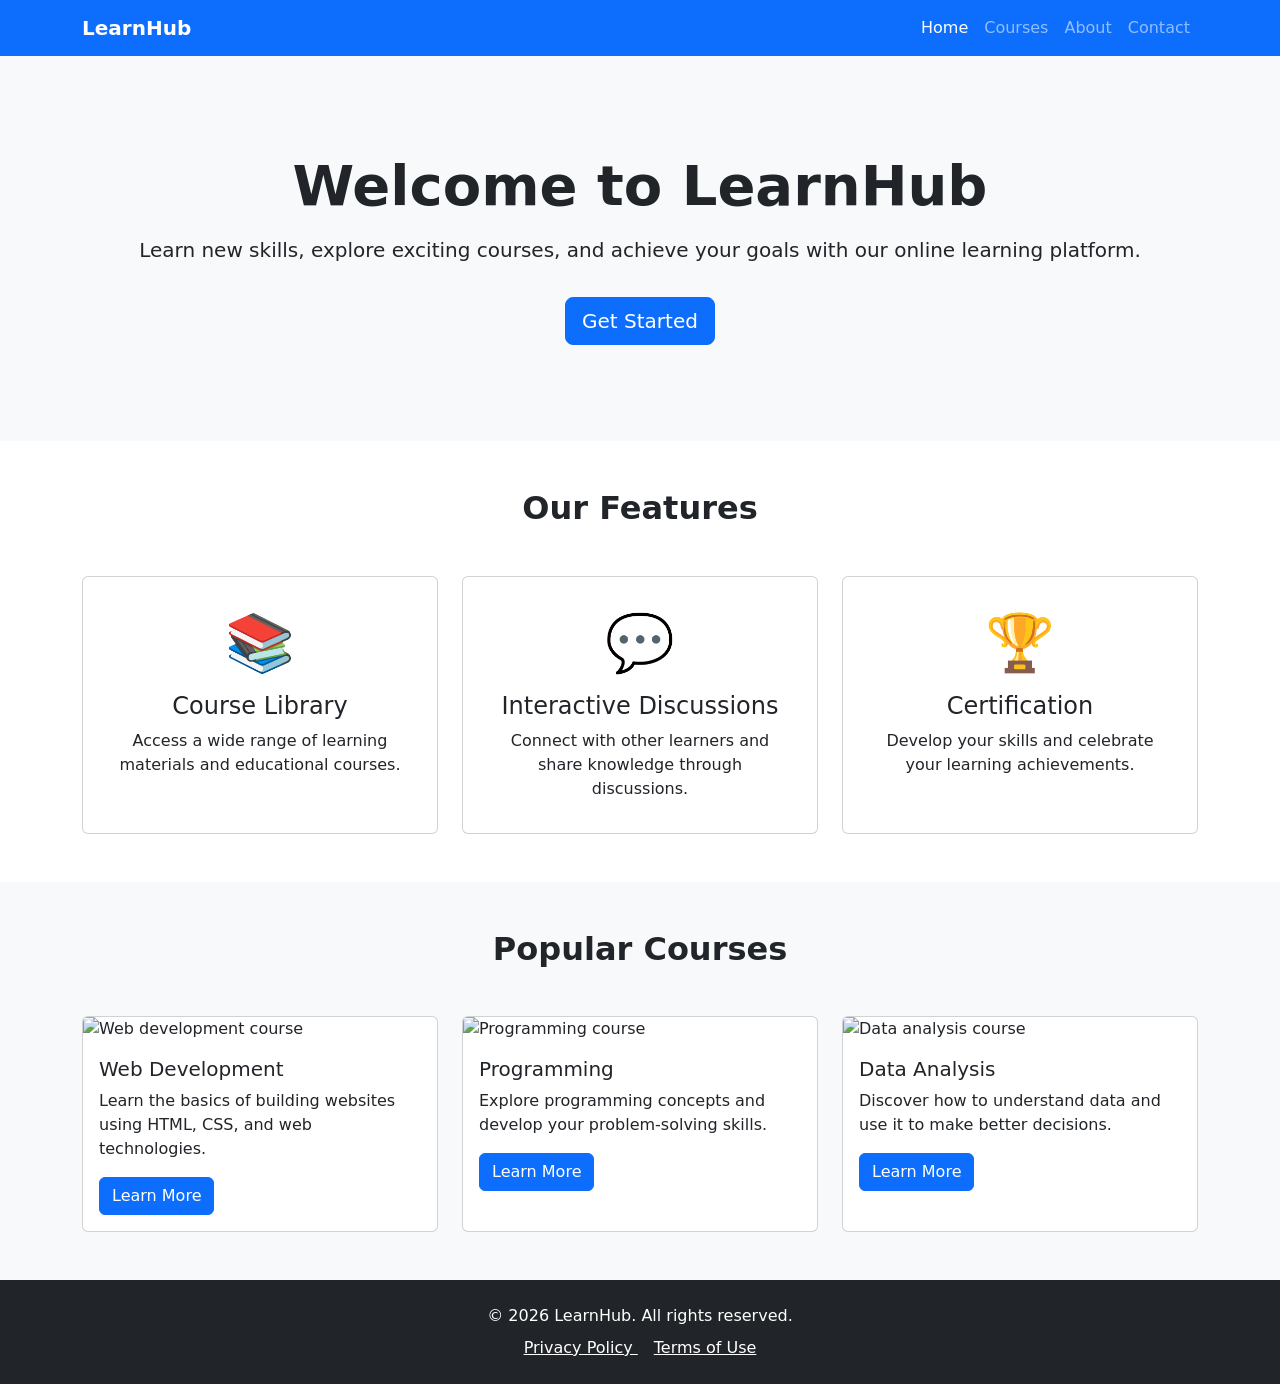
==== index.html @ 312ecd72 "Add LMShomepage" ====
<!DOCTYPE html>
<html lang="en">
<head>
    <meta charset="UTF-8">
    <meta name="viewport" content="width=device-width, initial-scale=1.0">
    <title>LearnHub LMS</title>

    <!-- Bootstrap CSS -->
    <link href="https://cdn.jsdelivr.net/npm/bootstrap@5.3.3/dist/css/bootstrap.min.css"
          rel="stylesheet">
</head>

<body>

    <!-- 1. Navbar -->
    <nav class="navbar navbar-expand-lg navbar-dark bg-primary">
        <div class="container">
            <a class="navbar-brand fw-bold" href="#">LearnHub</a>

            <button class="navbar-toggler" type="button"
                    data-bs-toggle="collapse"
                    data-bs-target="#navbarMenu"
                    aria-controls="navbarMenu"
                    aria-expanded="false"
                    aria-label="Toggle navigation">
                <span class="navbar-toggler-icon"></span>
            </button>

            <div class="collapse navbar-collapse" id="navbarMenu">
                <ul class="navbar-nav ms-auto">
                    <li class="nav-item">
                        <a class="nav-link active" href="#">Home</a>
                    </li>
                    <li class="nav-item">
                        <a class="nav-link" href="#courses">Courses</a>
                    </li>
                    <li class="nav-item">
                        <a class="nav-link" href="#about">About</a>
                    </li>
                    <li class="nav-item">
                        <a class="nav-link" href="#contact">Contact</a>
                    </li>
                </ul>
            </div>
        </div>
    </nav>

    <!-- 2. Hero Section -->
    <section class="bg-light py-5">
        <div class="container text-center py-5">
            <h1 class="display-4 fw-bold">Welcome to LearnHub</h1>

            <p class="lead mt-3">
                Learn new skills, explore exciting courses, and achieve
                your goals with our online learning platform.
            </p>

            <a href="#courses" class="btn btn-primary btn-lg mt-3">
                Get Started
            </a>
        </div>
    </section>

    <!-- 3. Features Section -->
    <section id="about" class="py-5">
        <div class="container">
            <h2 class="text-center fw-bold mb-5">Our Features</h2>

            <div class="row g-4">

                <div class="col-md-4">
                    <div class="card h-100 text-center p-3">
                        <div class="card-body">
                            <div class="display-4">📚</div>
                            <h3 class="card-title h4 mt-3">
                                Course Library
                            </h3>
                            <p class="card-text">
                                Access a wide range of learning materials
                                and educational courses.
                            </p>
                        </div>
                    </div>
                </div>

                <div class="col-md-4">
                    <div class="card h-100 text-center p-3">
                        <div class="card-body">
                            <div class="display-4">💬</div>
                            <h3 class="card-title h4 mt-3">
                                Interactive Discussions
                            </h3>
                            <p class="card-text">
                                Connect with other learners and share
                                knowledge through discussions.
                            </p>
                        </div>
                    </div>
                </div>

                <div class="col-md-4">
                    <div class="card h-100 text-center p-3">
                        <div class="card-body">
                            <div class="display-4">🏆</div>
                            <h3 class="card-title h4 mt-3">
                                Certification
                            </h3>
                            <p class="card-text">
                                Develop your skills and celebrate your
                                learning achievements.
                            </p>
                        </div>
                    </div>
                </div>

            </div>
        </div>
    </section>

    <!-- 4. Popular Courses Section -->
    <section id="courses" class="bg-light py-5">
        <div class="container">
            <h2 class="text-center fw-bold mb-5">Popular Courses</h2>

            <div class="row g-4">

                <!-- Course 1 -->
                <div class="col-md-4">
                    <div class="card h-100">
                        <img src="https://images.unsplash.com/photo-1516321318423-f06f85e504b3?auto=format&fit=crop&w=800&q=80"
                             class="card-img-top"
                             alt="Web development course">
                        <div class="card-body">
                            <h3 class="card-title h5">Web Development</h3>
                            <p class="card-text">
                                Learn the basics of building websites
                                using HTML, CSS, and web technologies.
                            </p>
                            <a href="#contact" class="btn btn-primary">
                                Learn More
                            </a>
                        </div>
                    </div>
                </div>

                <!-- Course 2 -->
                <div class="col-md-4">
                    <div class="card h-100">
                        <img src="https://images.unsplash.com/photo-1515879218367-8466d910aaa4?auto=format&fit=crop&w=800&q=80"
                             class="card-img-top"
                             alt="Programming course">
                        <div class="card-body">
                            <h3 class="card-title h5">Programming</h3>
                            <p class="card-text">
                                Explore programming concepts and develop
                                your problem-solving skills.
                            </p>
                            <a href="#contact" class="btn btn-primary">
                                Learn More
                            </a>
                        </div>
                    </div>
                </div>

                <!-- Course 3 -->
                <div class="col-md-4">
                    <div class="card h-100">
                        <img src="https://images.unsplash.com/photo-1551288049-bebda4e38f71?auto=format&fit=crop&w=800&q=80"
                             class="card-img-top"
                             alt="Data analysis course">
                        <div class="card-body">
                            <h3 class="card-title h5">Data Analysis</h3>
                            <p class="card-text">
                                Discover how to understand data and
                                use it to make better decisions.
                            </p>
                            <a href="#contact" class="btn btn-primary">
                                Learn More
                            </a>
                        </div>
                    </div>
                </div>

            </div>
        </div>
    </section>

    <!-- 5. Footer -->
    <footer id="contact" class="bg-dark text-white text-center py-4">
        <div class="container">
            <p class="mb-2">
                &copy; 2026 LearnHub. All rights reserved.
            </p>

            <a href="#privacy" class="text-white me-3">
                Privacy Policy
            </a>

            <a href="#terms" class="text-white">
                Terms of Use
            </a>
        </div>
    </footer>

</body>
</html>
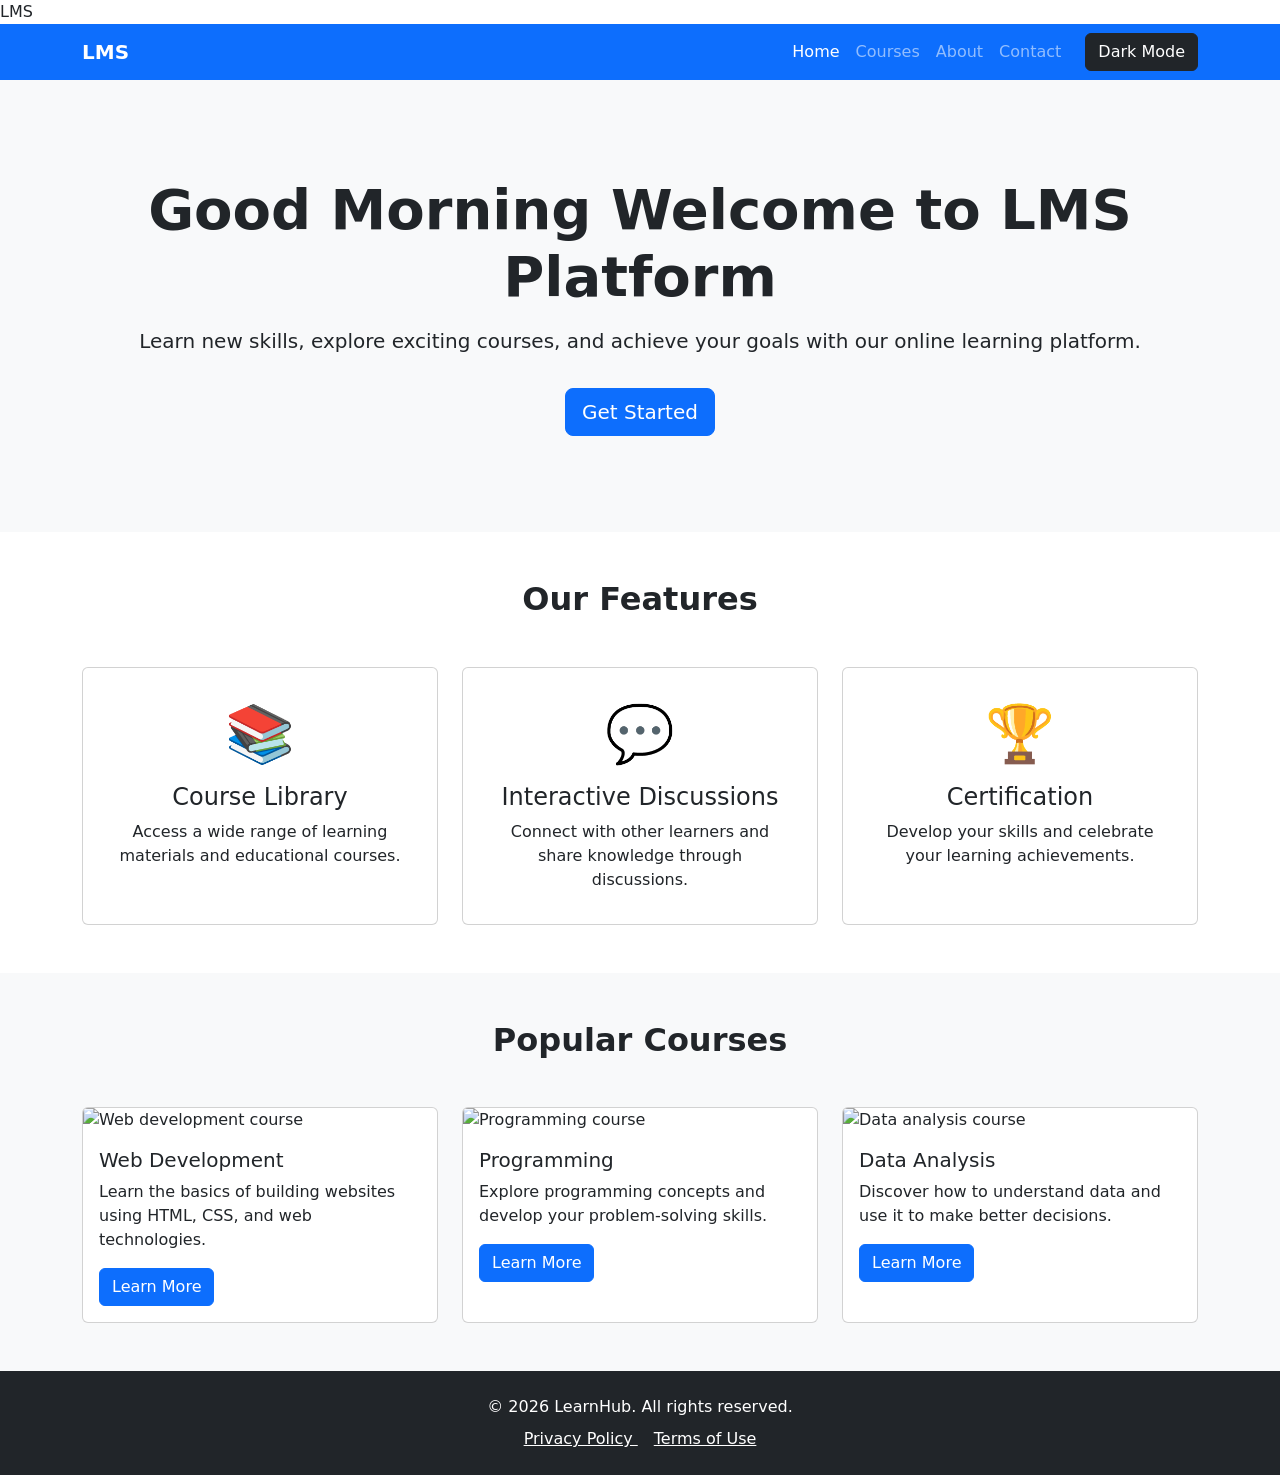
==== commit 5ebfa942: "Fix navbar and dark mode" ====
--- a/index.html
+++ b/index.html
@@ -3,52 +3,82 @@
 <head>
     <meta charset="UTF-8">
     <meta name="viewport" content="width=device-width, initial-scale=1.0">
-    <title>LearnHub LMS</title>
+    <title></title> LMS</title>
 
     <!-- Bootstrap CSS -->
     <link href="https://cdn.jsdelivr.net/npm/bootstrap@5.3.3/dist/css/bootstrap.min.css"
           rel="stylesheet">
 </head>
+<style>
+    body.dark-mode {
+        background-color: #212529;
+        color: white;
+    }
+
+    body.dark-mode section,
+    body.dark-mode .bg-light {
+        background-color: #343a40 !important;
+        color: white !important;
+    }
+
+    body.dark-mode .card {
+        background-color: #2b3035;
+        color: white;
+    }
+</style>
 
 <body>
 
-    <!-- 1. Navbar -->
-    <nav class="navbar navbar-expand-lg navbar-dark bg-primary">
-        <div class="container">
-            <a class="navbar-brand fw-bold" href="#">LearnHub</a>
-
-            <button class="navbar-toggler" type="button"
-                    data-bs-toggle="collapse"
-                    data-bs-target="#navbarMenu"
-                    aria-controls="navbarMenu"
-                    aria-expanded="false"
-                    aria-label="Toggle navigation">
-                <span class="navbar-toggler-icon"></span>
+
+<!-- 1. Navbar -->
+<nav class="navbar navbar-expand-lg navbar-dark bg-primary">
+    <div class="container">
+
+        <a class="navbar-brand fw-bold" href="#">LMS</a>
+
+        <button class="navbar-toggler" type="button"
+                data-bs-toggle="collapse"
+                data-bs-target="#navbarMenu"
+                aria-controls="navbarMenu"
+                aria-expanded="false"
+                aria-label="Toggle navigation">
+            <span class="navbar-toggler-icon"></span>
+        </button>
+
+        <div class="collapse navbar-collapse" id="navbarMenu">
+
+            <ul class="navbar-nav ms-auto">
+                <li class="nav-item">
+                    <a class="nav-link active" href="#">Home</a>
+                </li>
+                <li class="nav-item">
+                    <a class="nav-link" href="#courses">Courses</a>
+                </li>
+                <li class="nav-item">
+                    <a class="nav-link" href="#about">About</a>
+                </li>
+                <li class="nav-item">
+                    <a class="nav-link" href="#contact">Contact</a>
+                </li>
+            </ul>
+
+            <button class="btn btn-dark ms-lg-3 mt-2 mt-lg-0"
+                    id="darkModeBtn"
+                    type="button">
+                Dark Mode
             </button>
 
-            <div class="collapse navbar-collapse" id="navbarMenu">
-                <ul class="navbar-nav ms-auto">
-                    <li class="nav-item">
-                        <a class="nav-link active" href="#">Home</a>
-                    </li>
-                    <li class="nav-item">
-                        <a class="nav-link" href="#courses">Courses</a>
-                    </li>
-                    <li class="nav-item">
-                        <a class="nav-link" href="#about">About</a>
-                    </li>
-                    <li class="nav-item">
-                        <a class="nav-link" href="#contact">Contact</a>
-                    </li>
-                </ul>
-            </div>
-        </div>
-    </nav>
+        </div>
+    </div>
+</nav>
 
     <!-- 2. Hero Section -->
     <section class="bg-light py-5">
         <div class="container text-center py-5">
-            <h1 class="display-4 fw-bold">Welcome to LearnHub</h1>
+            <h1 class="display-4 fw-bold">
+                <span id="greeting"></span>
+                
+                Welcome to LMS Platform</h1>
 
             <p class="lead mt-3">
                 Learn new skills, explore exciting courses, and achieve
@@ -202,5 +232,35 @@
         </div>
     </footer>
 
+<script>
+    // Greeting
+    const currentHour = new Date().getHours();
+    let greeting;
+
+    if (currentHour < 12) {
+        greeting = "Good Morning";
+    } else if (currentHour < 17) {
+        greeting = "Good Afternoon";
+    } else {
+        greeting = "Good Evening";
+    }
+
+    document.getElementById("greeting").textContent = greeting;
+
+    // Dark Mode
+    const darkModeBtn = document.getElementById("darkModeBtn");
+
+    darkModeBtn.addEventListener("click", function () {
+        document.body.classList.toggle("dark-mode");
+
+        if (document.body.classList.contains("dark-mode")) {
+            darkModeBtn.textContent = "Light Mode";
+        } else {
+            darkModeBtn.textContent = "Dark Mode";
+        }
+    });
+</script>
+
+
 </body>
 </html>
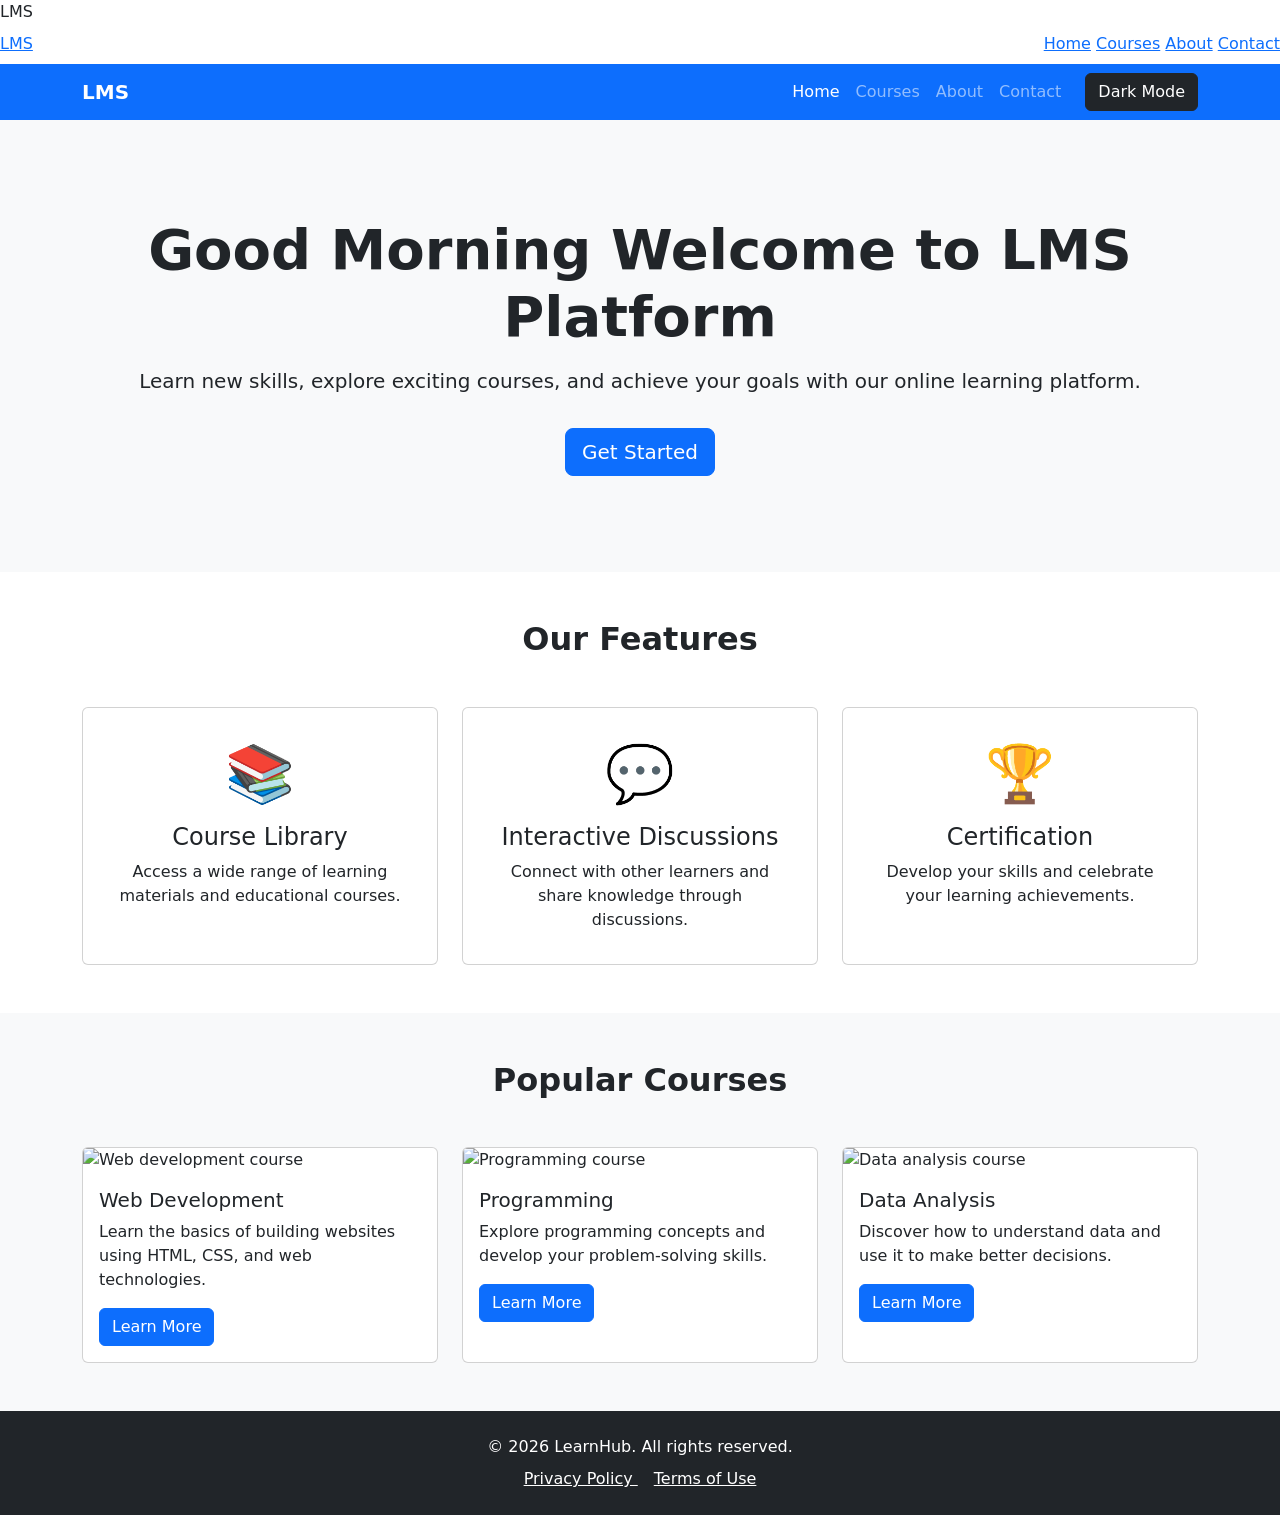
==== commit 19e12c27: "Add LMS course and contact pages" ====
--- a/index.html
+++ b/index.html
@@ -31,6 +31,19 @@
 
 
 <!-- 1. Navbar -->
+
+
+<nav class="navbar">
+    <a href="index.html">LMS</a>
+
+    <div class="nav-links">
+        <a href="index.html">Home</a>
+        <a href="courses.html">Courses</a>
+        <a href="about.html">About</a>
+        <a href="contact.html">Contact</a>
+    </div>
+</nav>
+
 <nav class="navbar navbar-expand-lg navbar-dark bg-primary">
     <div class="container">
 
@@ -261,6 +274,7 @@
     });
 </script>
 
+<script src="script.js"></script>
 
 </body>
 </html>
